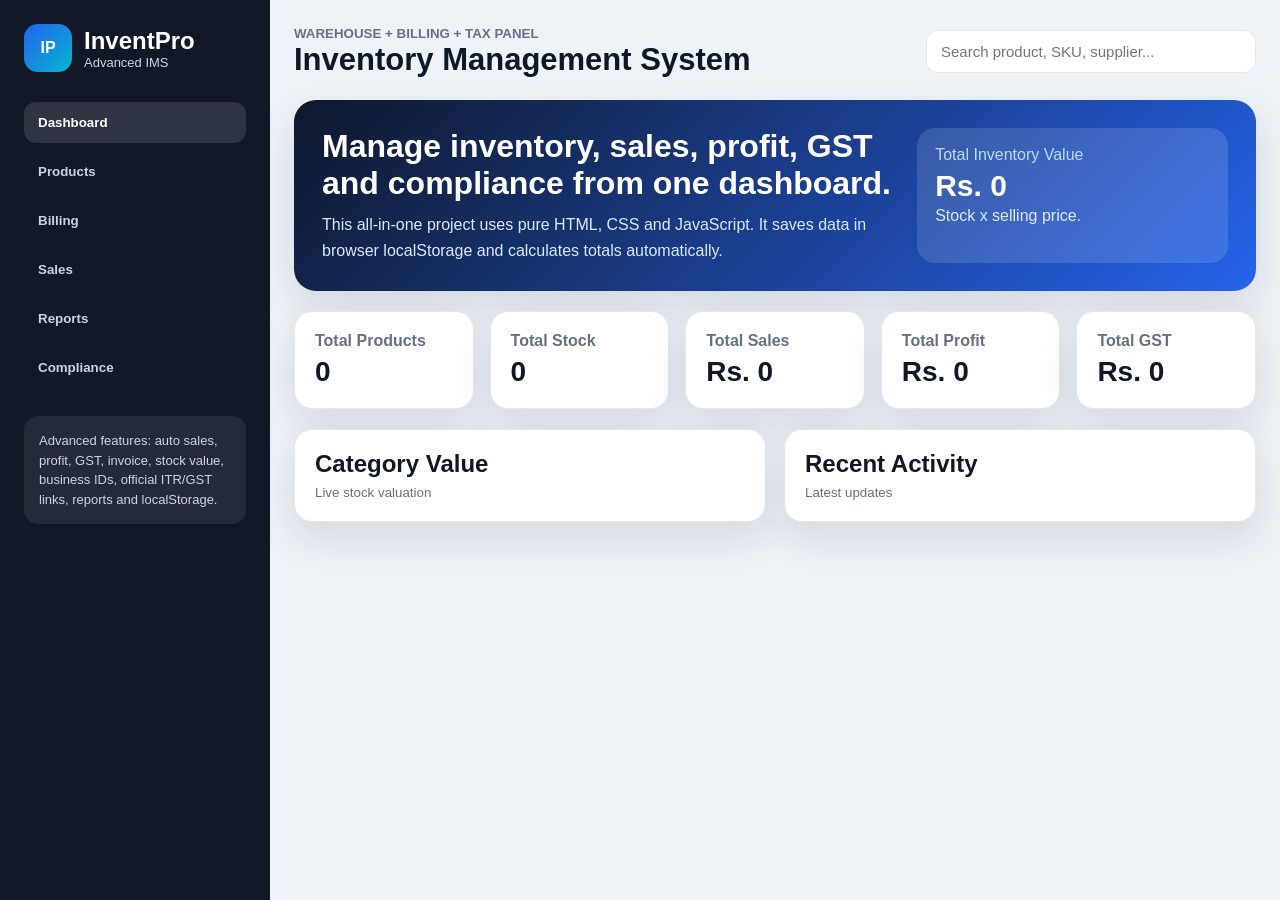
==== index.html @ 338baf76 "feat: Add main HTML5 application structure with responsive design"" ====
<!DOCTYPE html>
<html lang="en">
<head>
  <meta charset="UTF-8">
  <meta name="viewport" content="width=device-width, initial-scale=1.0">
  <title>Advanced Inventory Management System</title>

  <style>
    * { margin: 0; padding: 0; box-sizing: border-box; font-family: "Segoe UI", Arial, sans-serif; }

    :root {
      --bg: #eef3f8;
      --dark: #101828;
      --side: #111827;
      --card: #ffffff;
      --line: #e5e7eb;
      --muted: #667085;
      --blue: #2563eb;
      --cyan: #06b6d4;
      --green: #16a34a;
      --orange: #f97316;
      --red: #dc2626;
      --shadow: 0 16px 40px rgba(16,24,40,.12);
    }

    body { background: var(--bg); color: #1f2937; }

    .app {
      display: grid;
      grid-template-columns: 270px 1fr;
      min-height: 100vh;
    }

    .sidebar {
      background: var(--side);
      color: white;
      padding: 24px;
      position: sticky;
      top: 0;
      height: 100vh;
    }

    .logo {
      display: flex;
      gap: 12px;
      align-items: center;
      margin-bottom: 30px;
    }

    .logo-icon {
      width: 48px;
      height: 48px;
      border-radius: 14px;
      display: grid;
      place-items: center;
      background: linear-gradient(135deg,var(--blue),var(--cyan));
      font-weight: 900;
    }

    .logo p,
    .note {
      color: #cbd5e1;
      font-size: 13px;
    }

    .menu {
      display: grid;
      gap: 8px;
    }

    .menu button {
      border: 0;
      background: transparent;
      color: #cbd5e1;
      text-align: left;
      padding: 13px 14px;
      border-radius: 12px;
      font-weight: 800;
      cursor: pointer;
    }

    .menu button:hover,
    .menu button.active {
      background: rgba(255,255,255,.12);
      color: white;
    }

    .note {
      margin-top: 28px;
      background: rgba(255,255,255,.08);
      padding: 15px;
      border-radius: 14px;
      line-height: 1.5;
    }

    .main { padding: 24px; }

    .topbar {
      display: flex;
      justify-content: space-between;
      align-items: center;
      gap: 15px;
      margin-bottom: 22px;
      flex-wrap: wrap;
    }

    .title small {
      color: var(--muted);
      font-weight: 900;
      text-transform: uppercase;
    }

    .title h1 {
      font-size: 31px;
      color: var(--dark);
    }

    .search {
      width: 330px;
      padding: 12px 14px;
      border: 1px solid var(--line);
      border-radius: 12px;
      outline: 0;
    }

    .btn {
      border: 0;
      padding: 12px 16px;
      border-radius: 12px;
      background: var(--blue);
      color: white;
      font-weight: 900;
      cursor: pointer;
    }

    .btn:hover {
      filter: brightness(.96);
      transform: translateY(-1px);
    }

    .btn.dark { background: #334155; }
    .btn.green { background: var(--green); }
    .btn.red { background: var(--red); }

    .page { display: none; }
    .page.active { display: block; }

    .hero {
      display: grid;
      grid-template-columns: 1.3fr .7fr;
      gap: 18px;
      background: linear-gradient(135deg,#0f172a,#2563eb);
      color: white;
      border-radius: 22px;
      padding: 28px;
      box-shadow: var(--shadow);
      margin-bottom: 20px;
    }

    .hero h2 {
      font-size: 32px;
      margin-bottom: 10px;
    }

    .hero p {
      color: #dbeafe;
      line-height: 1.6;
    }

    .hero-box {
      background: rgba(255,255,255,.13);
      border-radius: 18px;
      padding: 18px;
    }

    .hero-box span { color: #bfdbfe; }

    .hero-box h3 {
      font-size: 30px;
      margin-top: 5px;
    }

    .stats {
      display: grid;
      grid-template-columns: repeat(5,1fr);
      gap: 16px;
      margin-bottom: 20px;
    }

    .card,
    .panel {
      background: var(--card);
      border: 1px solid var(--line);
      border-radius: 18px;
      box-shadow: var(--shadow);
    }

    .card { padding: 20px; }

    .card p {
      color: var(--muted);
      font-weight: 900;
      margin-bottom: 6px;
    }

    .card h2 {
      font-size: 28px;
      color: var(--dark);
    }

    .grid {
      display: grid;
      grid-template-columns: 390px 1fr;
      gap: 18px;
      align-items: start;
    }

    .panel {
      padding: 20px;
      margin-bottom: 18px;
    }

    .panel h2 {
      color: var(--dark);
      margin-bottom: 5px;
    }

    .panel small { color: var(--muted); }

    .form {
      display: grid;
      gap: 13px;
      margin-top: 16px;
    }

    .row {
      display: grid;
      grid-template-columns: 1fr 1fr;
      gap: 12px;
    }

    label {
      font-size: 13px;
      font-weight: 900;
      color: #344054;
      margin-bottom: 7px;
      display: block;
    }

    input,
    select {
      width: 100%;
      padding: 12px;
      border: 1px solid #d0d5dd;
      border-radius: 11px;
      outline: 0;
      font-size: 15px;
      background: white;
    }

    input:focus,
    select:focus {
      border-color: var(--blue);
      box-shadow: 0 0 0 4px rgba(37,99,235,.12);
    }

    .actions,
    .filters {
      display: flex;
      gap: 10px;
      flex-wrap: wrap;
    }

    .msg {
      color: var(--green);
      font-weight: 900;
      min-height: 22px;
    }

    .filters { margin: 16px 0; }

    .chip {
      border: 1px solid var(--line);
      background: white;
      padding: 9px 12px;
      border-radius: 999px;
      font-weight: 900;
      cursor: pointer;
    }

    .chip.active {
      background: var(--dark);
      color: white;
    }

    .table-wrap { overflow-x: auto; }

    table {
      width: 100%;
      min-width: 980px;
      border-collapse: collapse;
    }

    th,
    td {
      padding: 13px;
      border-bottom: 1px solid var(--line);
      text-align: left;
      font-size: 14px;
    }

    th {
      background: #f8fafc;
      color: #667085;
      text-transform: uppercase;
      font-size: 12px;
    }

    tbody tr:hover { background: #f8fafc; }

    .badge {
      padding: 6px 10px;
      border-radius: 999px;
      font-weight: 900;
      font-size: 12px;
      display: inline-block;
    }

    .available { background: #dcfce7; color: #15803d; }
    .low { background: #ffedd5; color: #c2410c; }
    .out { background: #fee2e2; color: #b91c1c; }

    .small {
      border: 0;
      padding: 8px 10px;
      border-radius: 9px;
      font-weight: 900;
      cursor: pointer;
    }

    .sell { background: #dcfce7; color: #15803d; }
    .edit { background: #dbeafe; color: #1d4ed8; }
    .del { background: #fee2e2; color: #b91c1c; }

    .bottom {
      display: grid;
      grid-template-columns: 1fr 1fr;
      gap: 18px;
    }

    .bar { margin: 14px 0; }

    .bar-title {
      display: flex;
      justify-content: space-between;
      font-weight: 900;
      font-size: 14px;
    }

    .track {
      height: 10px;
      background: #e5e7eb;
      border-radius: 99px;
      overflow: hidden;
      margin-top: 7px;
    }

    .fill {
      height: 100%;
      background: linear-gradient(90deg,var(--blue),var(--cyan));
    }

    .activity,
    .link-card {
      background: #f8fafc;
      border: 1px solid var(--line);
      padding: 13px;
      border-radius: 13px;
      margin-top: 10px;
    }

    .link-card a {
      color: var(--blue);
      font-weight: 900;
      text-decoration: none;
    }

    .invoice-box {
      background: white;
      color: #111827;
    }

    .invoice-head {
      display: flex;
      justify-content: space-between;
      gap: 12px;
      flex-wrap: wrap;
      margin: 10px 0 16px;
    }

    @media(max-width:1150px) {
      .app { grid-template-columns: 1fr; }
      .sidebar { height: auto; position: relative; }
      .menu { grid-template-columns: repeat(3,1fr); }
      .grid,
      .hero { grid-template-columns: 1fr; }
      .stats { grid-template-columns: repeat(2,1fr); }
    }

    @media(max-width:720px) {
      .stats,
      .bottom,
      .row { grid-template-columns: 1fr; }

      .search,
      .btn { width: 100%; }

      .topbar { align-items: stretch; }

      .menu { grid-template-columns: 1fr 1fr; }
    }

    @media print {
      body * { visibility: hidden; }

      #invoicePrint,
      #invoicePrint * {
        visibility: visible;
      }

      #invoicePrint {
        position: absolute;
        left: 0;
        top: 0;
        width: 100%;
        box-shadow: none;
        border: 0;
      }
    }
  </style>
</head>

<body>
<div class="app">
  <aside class="sidebar">
    <div class="logo">
      <div class="logo-icon">IP</div>
      <div>
        <h2>InventPro</h2>
        <p>Advanced IMS</p>
      </div>
    </div>

    <div class="menu">
      <button class="active" onclick="showPage('dashboard',this)">Dashboard</button>
      <button onclick="showPage('products',this)">Products</button>
      <button onclick="showPage('billing',this)">Billing</button>
      <button onclick="showPage('sales',this)">Sales</button>
      <button onclick="showPage('reports',this)">Reports</button>
      <button onclick="showPage('compliance',this)">Compliance</button>
    </div>

    <div class="note">
      Advanced features: auto sales, profit, GST, invoice, stock value, business IDs, official ITR/GST links, reports and localStorage.
    </div>
  </aside>

  <main class="main">
    <header class="topbar">
      <div class="title">
        <small>Warehouse + Billing + Tax Panel</small>
        <h1>Inventory Management System</h1>
      </div>

      <input class="search" id="globalSearch" placeholder="Search product, SKU, supplier..." oninput="renderProducts()">
    </header>

    <section id="dashboard" class="page active">
      <div class="hero">
        <div>
          <h2>Manage inventory, sales, profit, GST and compliance from one dashboard.</h2>
          <p>This all-in-one project uses pure HTML, CSS and JavaScript. It saves data in browser localStorage and calculates totals automatically.</p>
        </div>

        <div class="hero-box">
          <span>Total Inventory Value</span>
          <h3 id="inventoryValue">Rs. 0</h3>
          <p>Stock x selling price.</p>
        </div>
      </div>

      <div class="stats">
        <div class="card">
          <p>Total Products</p>
          <h2 id="totalProducts">0</h2>
        </div>

        <div class="card">
          <p>Total Stock</p>
          <h2 id="totalStock">0</h2>
        </div>

        <div class="card">
          <p>Total Sales</p>
          <h2 id="totalSales">Rs. 0</h2>
        </div>

        <div class="card">
          <p>Total Profit</p>
          <h2 id="totalProfit">Rs. 0</h2>
        </div>

        <div class="card">
          <p>Total GST</p>
          <h2 id="totalGST">Rs. 0</h2>
        </div>
      </div>

      <div class="bottom">
        <div class="panel">
          <h2>Category Value</h2>
          <small>Live stock valuation</small>
          <div id="categoryBars"></div>
        </div>

        <div class="panel">
          <h2>Recent Activity</h2>
          <small>Latest updates</small>
          <div id="activityList"></div>
        </div>
      </div>
    </section>

    <section id="products" class="page">
      <div class="grid">
        <div class="panel">
          <h2 id="formTitle">Add Product</h2>
          <small>Cost price enables auto profit calculation</small>

          <form class="form" id="productForm">
            <input type="hidden" id="editId">

            <div>
              <label>Product Name</label>
              <input id="pName" required placeholder="Dell Laptop">
            </div>

            <div class="row">
              <div>
                <label>SKU</label>
                <input id="pSku" required placeholder="LP-1001">
              </div>

              <div>
                <label>Category</label>
                <select id="pCategory" required>
                  <option value="">Select</option>
                  <option>Electronics</option>
                  <option>Furniture</option>
                  <option>Accessories</option>
                  <option>Office Items</option>
                  <option>Stationery</option>
                  <option>General</option>
                </select>
              </div>
            </div>

            <div class="row">
              <div>
                <label>Cost Price</label>
                <input id="pCost" type="number" min="1" required>
              </div>

              <div>
                <label>Selling Price</label>
                <input id="pPrice" type="number" min="1" required>
              </div>
            </div>

            <div class="row">
              <div>
                <label>Stock</label>
                <input id="pStock" type="number" min="0" required>
              </div>

              <div>
                <label>GST Rate (%)</label>
                <input id="pGst" type="number" min="0" value="18" required>
              </div>
            </div>

            <div>
              <label>Supplier</label>
              <input id="pSupplier" required placeholder="TechSource India">
            </div>

            <div class="actions">
              <button class="btn" type="submit" id="saveBtn">Save Product</button>
              <button class="btn dark" type="button" onclick="resetForm()">Clear</button>
            </div>

            <p class="msg" id="msg"></p>
          </form>
        </div>

        <div class="panel">
          <h2>Product Inventory</h2>
          <small>Search, filter, sell, edit and delete</small>

          <div class="filters">
            <button class="chip active" onclick="setFilter('All',this)">All</button>
            <button class="chip" onclick="setFilter('Available',this)">Available</button>
            <button class="chip" onclick="setFilter('Low Stock',this)">Low Stock</button>
            <button class="chip" onclick="setFilter('Out of Stock',this)">Out of Stock</button>
          </div>

          <div class="table-wrap">
            <table>
              <thead>
                <tr>
                  <th>Product</th>
                  <th>Category</th>
                  <th>Stock</th>
                  <th>Cost</th>
                  <th>Sell</th>
                  <th>GST</th>
                  <th>Value</th>
                  <th>Status</th>
                  <th>Action</th>
                </tr>
              </thead>
              <tbody id="productTable"></tbody>
            </table>
          </div>
        </div>
      </div>
    </section>

    <section id="billing" class="page">
      <div class="grid">
        <div class="panel">
          <h2>Customer Billing</h2>
          <small>Invoice calculates subtotal, GST, grand total and profit</small>

          <div class="form">
            <div>
              <label>Customer Name</label>
              <input id="cName" placeholder="Customer name">
            </div>

            <div>
              <label>Phone Number</label>
              <input id="cPhone" placeholder="9876543210">
            </div>

            <div>
              <label>Select Product</label>
              <select id="sellProduct"></select>
            </div>

            <div>
              <label>Quantity</label>
              <input type="number" id="sellQty" min="1" placeholder="1">
            </div>

            <button class="btn green" onclick="addToInvoice()">Add To Invoice</button>
          </div>
        </div>

        <div class="panel invoice-box" id="invoicePrint">
          <h2>Tax Invoice</h2>

          <div class="invoice-head">
            <p><b>Invoice:</b> <span id="invoiceNo"></span></p>
            <p><b>Date:</b> <span id="invoiceDate"></span></p>
            <p><b>Customer:</b> <span id="invoiceCustomer">-</span></p>
          </div>

          <div class="table-wrap">
            <table>
              <thead>
                <tr>
                  <th>Product</th>
                  <th>Qty</th>
                  <th>Rate</th>
                  <th>GST</th>
                  <th>Total</th>
                  <th>Profit</th>
                </tr>
              </thead>
              <tbody id="invoiceTable"></tbody>
            </table>
          </div>

          <h3>Subtotal: <span id="subTotal">Rs. 0</span></h3>
          <h3>GST Total: <span id="gstAmount">Rs. 0</span></h3>
          <h3>Profit: <span id="invoiceProfit">Rs. 0</span></h3>
          <h2>Grand Total: <span id="grandTotal">Rs. 0</span></h2>

          <br>

          <div class="actions">
            <button class="btn" onclick="completeSale()">Save & Print</button>
            <button class="btn dark" onclick="clearInvoice()">Clear</button>
          </div>
        </div>
      </div>
    </section>

    <section id="sales" class="page">
      <div class="panel">
        <h2>Sales History</h2>
        <small>Completed invoices with profit and GST</small>

        <div class="table-wrap">
          <table>
            <thead>
              <tr>
                <th>Invoice</th>
                <th>Customer</th>
                <th>Phone</th>
                <th>Sale</th>
                <th>GST</th>
                <th>Profit</th>
                <th>Date</th>
              </tr>
            </thead>
            <tbody id="salesTable"></tbody>
          </table>
        </div>
      </div>
    </section>

    <section id="reports" class="page">
      <div class="bottom">
        <div class="panel">
          <h2>Stock Report</h2>
          <div id="stockReport"></div>
        </div>

        <div class="panel">
          <h2>Business Summary</h2>
          <div id="summaryReport"></div>
        </div>
      </div>
    </section>

    <section id="compliance" class="page">
      <div class="grid">
        <div class="panel">
          <h2>Business Compliance Details</h2>
          <small>Use your real IDs only in your own browser/project file</small>

          <div class="form">
            <div>
              <label>Business / Firm Name</label>
              <input id="bizName" placeholder="Your business name">
            </div>

            <div class="row">
              <div>
                <label>License Number</label>
                <input id="licenseNo" placeholder="Trade/FSSAI/Shop license no.">
              </div>

              <div>
                <label>GSTIN</label>
                <input id="gstin" placeholder="22AAAAA0000A1Z5">
              </div>
            </div>

            <div class="row">
              <div>
                <label>TIN ID / Legacy Tax ID</label>
                <input id="tinId" placeholder="Optional / legacy">
              </div>

              <div>
                <label>PAN</label>
                <input id="panNo" placeholder="ABCDE1234F">
              </div>
            </div>

            <button class="btn" onclick="saveCompliance()">Save Compliance Details</button>
            <p class="msg" id="complianceMsg"></p>
          </div>
        </div>

        <div class="panel">
          <h2>Official Filing Links</h2>
          <small>Direct official government portals</small>

          <div class="link-card">
            <b>Income Tax ITR Filing Portal</b><br>
            <a href="https://www.incometax.gov.in/iec/foportal/" target="_blank">Open official Income Tax e-Filing portal</a>
          </div>

          <div class="link-card">
            <b>GST Portal</b><br>
            <a href="https://www.gst.gov.in/" target="_blank">Open official GST portal</a>
          </div>

          <div class="link-card">
            <b>Note:</b> This project calculates sales/profit/GST for learning. Verify tax filing details with a CA or official portal before submission.
          </div>
        </div>
      </div>
    </section>
  </main>
</div>

<script src="js/app.js"></script>
</body>
</html>
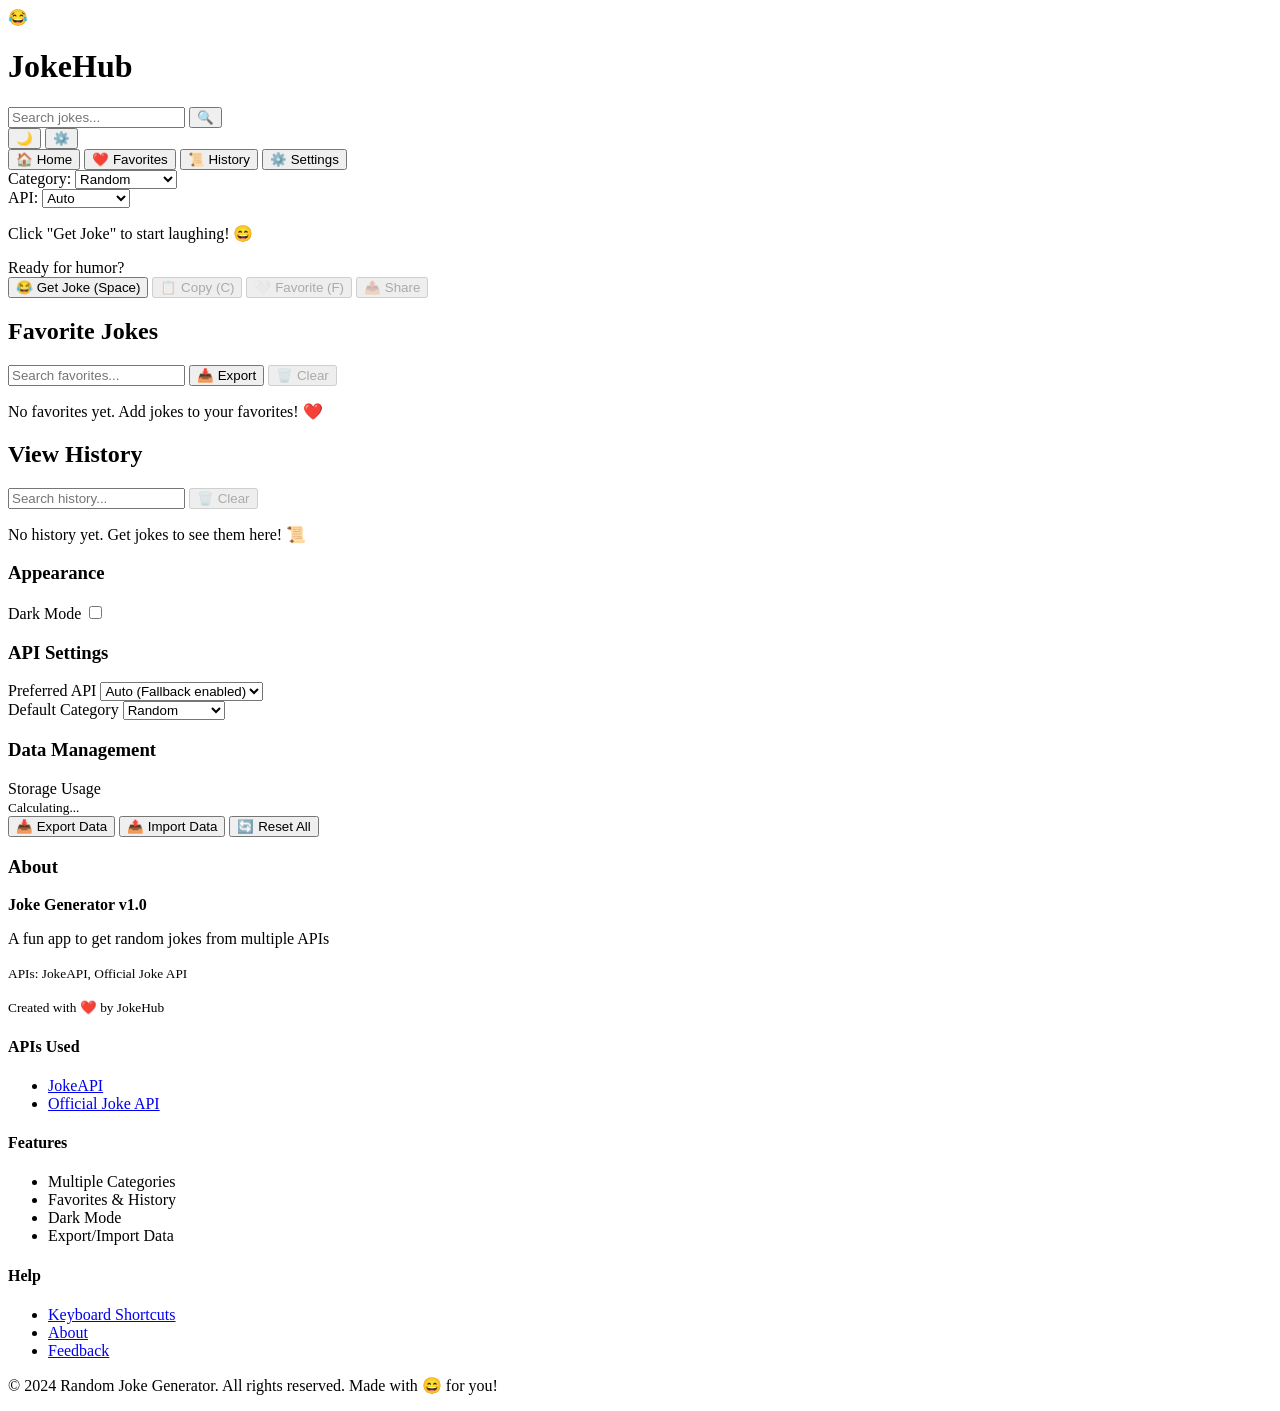
==== commit 77b79f8f: "feat: Add HTML5 structure with interactive UI and tab navigation"" ====
--- a/index.html
+++ b/index.html
@@ -3,812 +3,243 @@
 <head>
   <meta charset="UTF-8">
   <meta name="viewport" content="width=device-width, initial-scale=1.0">
-  <title>Advanced Inventory Management System</title>
-
-  <style>
-    * { margin: 0; padding: 0; box-sizing: border-box; font-family: "Segoe UI", Arial, sans-serif; }
-
-    :root {
-      --bg: #eef3f8;
-      --dark: #101828;
-      --side: #111827;
-      --card: #ffffff;
-      --line: #e5e7eb;
-      --muted: #667085;
-      --blue: #2563eb;
-      --cyan: #06b6d4;
-      --green: #16a34a;
-      --orange: #f97316;
-      --red: #dc2626;
-      --shadow: 0 16px 40px rgba(16,24,40,.12);
-    }
-
-    body { background: var(--bg); color: #1f2937; }
-
-    .app {
-      display: grid;
-      grid-template-columns: 270px 1fr;
-      min-height: 100vh;
-    }
-
-    .sidebar {
-      background: var(--side);
-      color: white;
-      padding: 24px;
-      position: sticky;
-      top: 0;
-      height: 100vh;
-    }
-
-    .logo {
-      display: flex;
-      gap: 12px;
-      align-items: center;
-      margin-bottom: 30px;
-    }
-
-    .logo-icon {
-      width: 48px;
-      height: 48px;
-      border-radius: 14px;
-      display: grid;
-      place-items: center;
-      background: linear-gradient(135deg,var(--blue),var(--cyan));
-      font-weight: 900;
-    }
-
-    .logo p,
-    .note {
-      color: #cbd5e1;
-      font-size: 13px;
-    }
-
-    .menu {
-      display: grid;
-      gap: 8px;
-    }
-
-    .menu button {
-      border: 0;
-      background: transparent;
-      color: #cbd5e1;
-      text-align: left;
-      padding: 13px 14px;
-      border-radius: 12px;
-      font-weight: 800;
-      cursor: pointer;
-    }
-
-    .menu button:hover,
-    .menu button.active {
-      background: rgba(255,255,255,.12);
-      color: white;
-    }
-
-    .note {
-      margin-top: 28px;
-      background: rgba(255,255,255,.08);
-      padding: 15px;
-      border-radius: 14px;
-      line-height: 1.5;
-    }
-
-    .main { padding: 24px; }
-
-    .topbar {
-      display: flex;
-      justify-content: space-between;
-      align-items: center;
-      gap: 15px;
-      margin-bottom: 22px;
-      flex-wrap: wrap;
-    }
-
-    .title small {
-      color: var(--muted);
-      font-weight: 900;
-      text-transform: uppercase;
-    }
-
-    .title h1 {
-      font-size: 31px;
-      color: var(--dark);
-    }
-
-    .search {
-      width: 330px;
-      padding: 12px 14px;
-      border: 1px solid var(--line);
-      border-radius: 12px;
-      outline: 0;
-    }
-
-    .btn {
-      border: 0;
-      padding: 12px 16px;
-      border-radius: 12px;
-      background: var(--blue);
-      color: white;
-      font-weight: 900;
-      cursor: pointer;
-    }
-
-    .btn:hover {
-      filter: brightness(.96);
-      transform: translateY(-1px);
-    }
-
-    .btn.dark { background: #334155; }
-    .btn.green { background: var(--green); }
-    .btn.red { background: var(--red); }
-
-    .page { display: none; }
-    .page.active { display: block; }
-
-    .hero {
-      display: grid;
-      grid-template-columns: 1.3fr .7fr;
-      gap: 18px;
-      background: linear-gradient(135deg,#0f172a,#2563eb);
-      color: white;
-      border-radius: 22px;
-      padding: 28px;
-      box-shadow: var(--shadow);
-      margin-bottom: 20px;
-    }
-
-    .hero h2 {
-      font-size: 32px;
-      margin-bottom: 10px;
-    }
-
-    .hero p {
-      color: #dbeafe;
-      line-height: 1.6;
-    }
-
-    .hero-box {
-      background: rgba(255,255,255,.13);
-      border-radius: 18px;
-      padding: 18px;
-    }
-
-    .hero-box span { color: #bfdbfe; }
-
-    .hero-box h3 {
-      font-size: 30px;
-      margin-top: 5px;
-    }
-
-    .stats {
-      display: grid;
-      grid-template-columns: repeat(5,1fr);
-      gap: 16px;
-      margin-bottom: 20px;
-    }
-
-    .card,
-    .panel {
-      background: var(--card);
-      border: 1px solid var(--line);
-      border-radius: 18px;
-      box-shadow: var(--shadow);
-    }
-
-    .card { padding: 20px; }
-
-    .card p {
-      color: var(--muted);
-      font-weight: 900;
-      margin-bottom: 6px;
-    }
-
-    .card h2 {
-      font-size: 28px;
-      color: var(--dark);
-    }
-
-    .grid {
-      display: grid;
-      grid-template-columns: 390px 1fr;
-      gap: 18px;
-      align-items: start;
-    }
-
-    .panel {
-      padding: 20px;
-      margin-bottom: 18px;
-    }
-
-    .panel h2 {
-      color: var(--dark);
-      margin-bottom: 5px;
-    }
-
-    .panel small { color: var(--muted); }
-
-    .form {
-      display: grid;
-      gap: 13px;
-      margin-top: 16px;
-    }
-
-    .row {
-      display: grid;
-      grid-template-columns: 1fr 1fr;
-      gap: 12px;
-    }
-
-    label {
-      font-size: 13px;
-      font-weight: 900;
-      color: #344054;
-      margin-bottom: 7px;
-      display: block;
-    }
-
-    input,
-    select {
-      width: 100%;
-      padding: 12px;
-      border: 1px solid #d0d5dd;
-      border-radius: 11px;
-      outline: 0;
-      font-size: 15px;
-      background: white;
-    }
-
-    input:focus,
-    select:focus {
-      border-color: var(--blue);
-      box-shadow: 0 0 0 4px rgba(37,99,235,.12);
-    }
-
-    .actions,
-    .filters {
-      display: flex;
-      gap: 10px;
-      flex-wrap: wrap;
-    }
-
-    .msg {
-      color: var(--green);
-      font-weight: 900;
-      min-height: 22px;
-    }
-
-    .filters { margin: 16px 0; }
-
-    .chip {
-      border: 1px solid var(--line);
-      background: white;
-      padding: 9px 12px;
-      border-radius: 999px;
-      font-weight: 900;
-      cursor: pointer;
-    }
-
-    .chip.active {
-      background: var(--dark);
-      color: white;
-    }
-
-    .table-wrap { overflow-x: auto; }
-
-    table {
-      width: 100%;
-      min-width: 980px;
-      border-collapse: collapse;
-    }
-
-    th,
-    td {
-      padding: 13px;
-      border-bottom: 1px solid var(--line);
-      text-align: left;
-      font-size: 14px;
-    }
-
-    th {
-      background: #f8fafc;
-      color: #667085;
-      text-transform: uppercase;
-      font-size: 12px;
-    }
-
-    tbody tr:hover { background: #f8fafc; }
-
-    .badge {
-      padding: 6px 10px;
-      border-radius: 999px;
-      font-weight: 900;
-      font-size: 12px;
-      display: inline-block;
-    }
-
-    .available { background: #dcfce7; color: #15803d; }
-    .low { background: #ffedd5; color: #c2410c; }
-    .out { background: #fee2e2; color: #b91c1c; }
-
-    .small {
-      border: 0;
-      padding: 8px 10px;
-      border-radius: 9px;
-      font-weight: 900;
-      cursor: pointer;
-    }
-
-    .sell { background: #dcfce7; color: #15803d; }
-    .edit { background: #dbeafe; color: #1d4ed8; }
-    .del { background: #fee2e2; color: #b91c1c; }
-
-    .bottom {
-      display: grid;
-      grid-template-columns: 1fr 1fr;
-      gap: 18px;
-    }
-
-    .bar { margin: 14px 0; }
-
-    .bar-title {
-      display: flex;
-      justify-content: space-between;
-      font-weight: 900;
-      font-size: 14px;
-    }
-
-    .track {
-      height: 10px;
-      background: #e5e7eb;
-      border-radius: 99px;
-      overflow: hidden;
-      margin-top: 7px;
-    }
-
-    .fill {
-      height: 100%;
-      background: linear-gradient(90deg,var(--blue),var(--cyan));
-    }
-
-    .activity,
-    .link-card {
-      background: #f8fafc;
-      border: 1px solid var(--line);
-      padding: 13px;
-      border-radius: 13px;
-      margin-top: 10px;
-    }
-
-    .link-card a {
-      color: var(--blue);
-      font-weight: 900;
-      text-decoration: none;
-    }
-
-    .invoice-box {
-      background: white;
-      color: #111827;
-    }
-
-    .invoice-head {
-      display: flex;
-      justify-content: space-between;
-      gap: 12px;
-      flex-wrap: wrap;
-      margin: 10px 0 16px;
-    }
-
-    @media(max-width:1150px) {
-      .app { grid-template-columns: 1fr; }
-      .sidebar { height: auto; position: relative; }
-      .menu { grid-template-columns: repeat(3,1fr); }
-      .grid,
-      .hero { grid-template-columns: 1fr; }
-      .stats { grid-template-columns: repeat(2,1fr); }
-    }
-
-    @media(max-width:720px) {
-      .stats,
-      .bottom,
-      .row { grid-template-columns: 1fr; }
-
-      .search,
-      .btn { width: 100%; }
-
-      .topbar { align-items: stretch; }
-
-      .menu { grid-template-columns: 1fr 1fr; }
-    }
-
-    @media print {
-      body * { visibility: hidden; }
-
-      #invoicePrint,
-      #invoicePrint * {
-        visibility: visible;
-      }
-
-      #invoicePrint {
-        position: absolute;
-        left: 0;
-        top: 0;
-        width: 100%;
-        box-shadow: none;
-        border: 0;
-      }
-    }
-  </style>
+  <meta name="description" content="Random Joke Generator - Get hilarious jokes from multiple APIs">
+  <title>Random Joke Generator</title>
+  <link rel="stylesheet" href="css/style.css">
 </head>
-
 <body>
-<div class="app">
-  <aside class="sidebar">
-    <div class="logo">
-      <div class="logo-icon">IP</div>
-      <div>
-        <h2>InventPro</h2>
-        <p>Advanced IMS</p>
+  <div class="container">
+    <!-- Header -->
+    <header class="header">
+      <div class="header-content">
+        <div class="logo">
+          <span class="logo-icon">😂</span>
+          <h1>JokeHub</h1>
+        </div>
+        <div class="header-controls">
+          <div class="search-box">
+            <input type="text" id="searchInput" placeholder="Search jokes..." class="search-input">
+            <button class="search-btn" onclick="searchJokes()">🔍</button>
+          </div>
+          <button class="theme-toggle" onclick="toggleTheme()" title="Toggle dark mode">🌙</button>
+          <button class="settings-btn" onclick="openSettings()" title="Settings">⚙️</button>
+        </div>
       </div>
-    </div>
-
-    <div class="menu">
-      <button class="active" onclick="showPage('dashboard',this)">Dashboard</button>
-      <button onclick="showPage('products',this)">Products</button>
-      <button onclick="showPage('billing',this)">Billing</button>
-      <button onclick="showPage('sales',this)">Sales</button>
-      <button onclick="showPage('reports',this)">Reports</button>
-      <button onclick="showPage('compliance',this)">Compliance</button>
-    </div>
-
-    <div class="note">
-      Advanced features: auto sales, profit, GST, invoice, stock value, business IDs, official ITR/GST links, reports and localStorage.
-    </div>
-  </aside>
-
-  <main class="main">
-    <header class="topbar">
-      <div class="title">
-        <small>Warehouse + Billing + Tax Panel</small>
-        <h1>Inventory Management System</h1>
+    </header>
+
+    <!-- Navigation Tabs -->
+    <nav class="nav-tabs">
+      <button class="nav-tab active" onclick="showTab('home', this)">🏠 Home</button>
+      <button class="nav-tab" onclick="showTab('favorites', this)">❤️ Favorites</button>
+      <button class="nav-tab" onclick="showTab('history', this)">📜 History</button>
+      <button class="nav-tab" onclick="showTab('settings', this)">⚙️ Settings</button>
+    </nav>
+
+    <!-- Main Content -->
+    <main class="main-content">
+      <!-- Home Tab -->
+      <section id="home" class="tab-content active">
+        <div class="joke-section">
+          <!-- Filters -->
+          <div class="filters">
+            <div class="filter-group">
+              <label for="categorySelect">Category:</label>
+              <select id="categorySelect" class="filter-select">
+                <option value="Any">Random</option>
+                <option value="General">General</option>
+                <option value="Programming">Programming</option>
+                <option value="Knock-knock">Knock-knock</option>
+                <option value="Dark">Dark</option>
+                <option value="Spooky">Spooky</option>
+                <option value="Religious">Religious</option>
+              </select>
+            </div>
+            <div class="filter-group">
+              <label for="apiSelect">API:</label>
+              <select id="apiSelect" class="filter-select">
+                <option value="auto">Auto</option>
+                <option value="jokeapi">JokeAPI</option>
+                <option value="official">Official API</option>
+              </select>
+            </div>
+          </div>
+
+          <!-- Joke Display Area -->
+          <div class="joke-display">
+            <div class="joke-card" id="jokeCard">
+              <div class="joke-content" id="jokeContent">
+                <p class="joke-text">Click "Get Joke" to start laughing! 😄</p>
+              </div>
+              <div class="joke-meta" id="jokeMeta">
+                <span class="meta-item">Ready for humor?</span>
+              </div>
+            </div>
+
+            <!-- Loading Spinner -->
+            <div class="loading-spinner" id="loadingSpinner" style="display: none;">
+              <div class="spinner"></div>
+              <p>Fetching joke...</p>
+            </div>
+          </div>
+
+          <!-- Action Buttons -->
+          <div class="action-buttons">
+            <button class="btn btn-primary" onclick="getJoke()" id="getJokeBtn">
+              <span>😂 Get Joke</span>
+              <span class="shortcut">(Space)</span>
+            </button>
+            <button class="btn btn-secondary" onclick="copyToClipboard()" id="copyBtn" disabled>
+              <span>📋 Copy</span>
+              <span class="shortcut">(C)</span>
+            </button>
+            <button class="btn btn-secondary" onclick="toggleFavorite()" id="favoriteBtn" disabled>
+              <span>🤍 Favorite</span>
+              <span class="shortcut">(F)</span>
+            </button>
+            <button class="btn btn-secondary" onclick="shareJoke()" id="shareBtn" disabled>
+              <span>📤 Share</span>
+            </button>
+          </div>
+
+          <!-- Notification -->
+          <div class="notification" id="notification"></div>
+        </div>
+      </section>
+
+      <!-- Favorites Tab -->
+      <section id="favorites" class="tab-content">
+        <div class="favorites-section">
+          <div class="section-header">
+            <h2>Favorite Jokes</h2>
+            <div class="section-controls">
+              <input type="text" id="favSearch" placeholder="Search favorites..." class="search-input small">
+              <button class="btn btn-small" onclick="exportFavorites()">📥 Export</button>
+              <button class="btn btn-danger btn-small" onclick="clearFavorites()" id="clearFavBtn" disabled>🗑️ Clear</button>
+            </div>
+          </div>
+          <div class="jokes-list" id="favoritesList">
+            <p class="empty-state">No favorites yet. Add jokes to your favorites! ❤️</p>
+          </div>
+        </div>
+      </section>
+
+      <!-- History Tab -->
+      <section id="history" class="tab-content">
+        <div class="history-section">
+          <div class="section-header">
+            <h2>View History</h2>
+            <div class="section-controls">
+              <input type="text" id="histSearch" placeholder="Search history..." class="search-input small">
+              <button class="btn btn-danger btn-small" onclick="clearHistory()" id="clearHistBtn" disabled>🗑️ Clear</button>
+            </div>
+          </div>
+          <div class="jokes-list" id="historyList">
+            <p class="empty-state">No history yet. Get jokes to see them here! 📜</p>
+          </div>
+        </div>
+      </section>
+
+      <!-- Settings Tab -->
+      <section id="settings" class="tab-content">
+        <div class="settings-section">
+          <div class="settings-group">
+            <h3>Appearance</h3>
+            <div class="setting-item">
+              <label for="themeToggle">Dark Mode</label>
+              <input type="checkbox" id="themeToggle" onchange="toggleTheme()" class="toggle-switch">
+            </div>
+          </div>
+
+          <div class="settings-group">
+            <h3>API Settings</h3>
+            <div class="setting-item">
+              <label>Preferred API</label>
+              <select id="preferredAPI" class="filter-select" onchange="saveSettings()">
+                <option value="auto">Auto (Fallback enabled)</option>
+                <option value="jokeapi">JokeAPI only</option>
+                <option value="official">Official API only</option>
+              </select>
+            </div>
+            <div class="setting-item">
+              <label>Default Category</label>
+              <select id="defaultCategory" class="filter-select" onchange="saveSettings()">
+                <option value="Any">Random</option>
+                <option value="General">General</option>
+                <option value="Programming">Programming</option>
+                <option value="Knock-knock">Knock-knock</option>
+              </select>
+            </div>
+          </div>
+
+          <div class="settings-group">
+            <h3>Data Management</h3>
+            <div class="setting-item">
+              <label>Storage Usage</label>
+              <div class="storage-bar">
+                <div class="storage-used" id="storageUsed"></div>
+              </div>
+              <small id="storageText">Calculating...</small>
+            </div>
+            <div class="button-group">
+              <button class="btn btn-secondary" onclick="exportData()">📥 Export Data</button>
+              <button class="btn btn-secondary" onclick="importData()">📤 Import Data</button>
+              <button class="btn btn-danger" onclick="resetAll()">🔄 Reset All</button>
+            </div>
+          </div>
+
+          <div class="settings-group">
+            <h3>About</h3>
+            <div class="about-info">
+              <p><strong>Joke Generator v1.0</strong></p>
+              <p>A fun app to get random jokes from multiple APIs</p>
+              <p><small>APIs: JokeAPI, Official Joke API</small></p>
+              <p><small>Created with ❤️ by JokeHub</small></p>
+            </div>
+          </div>
+        </div>
+      </section>
+    </main>
+
+    <!-- Footer -->
+    <footer class="footer">
+      <div class="footer-content">
+        <div class="footer-section">
+          <h4>APIs Used</h4>
+          <ul>
+            <li><a href="https://jokeapi.dev" target="_blank">JokeAPI</a></li>
+            <li><a href="https://official-joke-api.appspot.com" target="_blank">Official Joke API</a></li>
+          </ul>
+        </div>
+        <div class="footer-section">
+          <h4>Features</h4>
+          <ul>
+            <li>Multiple Categories</li>
+            <li>Favorites & History</li>
+            <li>Dark Mode</li>
+            <li>Export/Import Data</li>
+          </ul>
+        </div>
+        <div class="footer-section">
+          <h4>Help</h4>
+          <ul>
+            <li><a href="#" onclick="showHelp()">Keyboard Shortcuts</a></li>
+            <li><a href="#" onclick="showAbout()">About</a></li>
+            <li><a href="#" onclick="showFeedback()">Feedback</a></li>
+          </ul>
+        </div>
       </div>
-
-      <input class="search" id="globalSearch" placeholder="Search product, SKU, supplier..." oninput="renderProducts()">
-    </header>
-
-    <section id="dashboard" class="page active">
-      <div class="hero">
-        <div>
-          <h2>Manage inventory, sales, profit, GST and compliance from one dashboard.</h2>
-          <p>This all-in-one project uses pure HTML, CSS and JavaScript. It saves data in browser localStorage and calculates totals automatically.</p>
-        </div>
-
-        <div class="hero-box">
-          <span>Total Inventory Value</span>
-          <h3 id="inventoryValue">Rs. 0</h3>
-          <p>Stock x selling price.</p>
-        </div>
+      <div class="footer-bottom">
+        <p>&copy; 2024 Random Joke Generator. All rights reserved. Made with 😄 for you!</p>
       </div>
-
-      <div class="stats">
-        <div class="card">
-          <p>Total Products</p>
-          <h2 id="totalProducts">0</h2>
-        </div>
-
-        <div class="card">
-          <p>Total Stock</p>
-          <h2 id="totalStock">0</h2>
-        </div>
-
-        <div class="card">
-          <p>Total Sales</p>
-          <h2 id="totalSales">Rs. 0</h2>
-        </div>
-
-        <div class="card">
-          <p>Total Profit</p>
-          <h2 id="totalProfit">Rs. 0</h2>
-        </div>
-
-        <div class="card">
-          <p>Total GST</p>
-          <h2 id="totalGST">Rs. 0</h2>
-        </div>
-      </div>
-
-      <div class="bottom">
-        <div class="panel">
-          <h2>Category Value</h2>
-          <small>Live stock valuation</small>
-          <div id="categoryBars"></div>
-        </div>
-
-        <div class="panel">
-          <h2>Recent Activity</h2>
-          <small>Latest updates</small>
-          <div id="activityList"></div>
-        </div>
-      </div>
-    </section>
-
-    <section id="products" class="page">
-      <div class="grid">
-        <div class="panel">
-          <h2 id="formTitle">Add Product</h2>
-          <small>Cost price enables auto profit calculation</small>
-
-          <form class="form" id="productForm">
-            <input type="hidden" id="editId">
-
-            <div>
-              <label>Product Name</label>
-              <input id="pName" required placeholder="Dell Laptop">
-            </div>
-
-            <div class="row">
-              <div>
-                <label>SKU</label>
-                <input id="pSku" required placeholder="LP-1001">
-              </div>
-
-              <div>
-                <label>Category</label>
-                <select id="pCategory" required>
-                  <option value="">Select</option>
-                  <option>Electronics</option>
-                  <option>Furniture</option>
-                  <option>Accessories</option>
-                  <option>Office Items</option>
-                  <option>Stationery</option>
-                  <option>General</option>
-                </select>
-              </div>
-            </div>
-
-            <div class="row">
-              <div>
-                <label>Cost Price</label>
-                <input id="pCost" type="number" min="1" required>
-              </div>
-
-              <div>
-                <label>Selling Price</label>
-                <input id="pPrice" type="number" min="1" required>
-              </div>
-            </div>
-
-            <div class="row">
-              <div>
-                <label>Stock</label>
-                <input id="pStock" type="number" min="0" required>
-              </div>
-
-              <div>
-                <label>GST Rate (%)</label>
-                <input id="pGst" type="number" min="0" value="18" required>
-              </div>
-            </div>
-
-            <div>
-              <label>Supplier</label>
-              <input id="pSupplier" required placeholder="TechSource India">
-            </div>
-
-            <div class="actions">
-              <button class="btn" type="submit" id="saveBtn">Save Product</button>
-              <button class="btn dark" type="button" onclick="resetForm()">Clear</button>
-            </div>
-
-            <p class="msg" id="msg"></p>
-          </form>
-        </div>
-
-        <div class="panel">
-          <h2>Product Inventory</h2>
-          <small>Search, filter, sell, edit and delete</small>
-
-          <div class="filters">
-            <button class="chip active" onclick="setFilter('All',this)">All</button>
-            <button class="chip" onclick="setFilter('Available',this)">Available</button>
-            <button class="chip" onclick="setFilter('Low Stock',this)">Low Stock</button>
-            <button class="chip" onclick="setFilter('Out of Stock',this)">Out of Stock</button>
-          </div>
-
-          <div class="table-wrap">
-            <table>
-              <thead>
-                <tr>
-                  <th>Product</th>
-                  <th>Category</th>
-                  <th>Stock</th>
-                  <th>Cost</th>
-                  <th>Sell</th>
-                  <th>GST</th>
-                  <th>Value</th>
-                  <th>Status</th>
-                  <th>Action</th>
-                </tr>
-              </thead>
-              <tbody id="productTable"></tbody>
-            </table>
-          </div>
-        </div>
-      </div>
-    </section>
-
-    <section id="billing" class="page">
-      <div class="grid">
-        <div class="panel">
-          <h2>Customer Billing</h2>
-          <small>Invoice calculates subtotal, GST, grand total and profit</small>
-
-          <div class="form">
-            <div>
-              <label>Customer Name</label>
-              <input id="cName" placeholder="Customer name">
-            </div>
-
-            <div>
-              <label>Phone Number</label>
-              <input id="cPhone" placeholder="9876543210">
-            </div>
-
-            <div>
-              <label>Select Product</label>
-              <select id="sellProduct"></select>
-            </div>
-
-            <div>
-              <label>Quantity</label>
-              <input type="number" id="sellQty" min="1" placeholder="1">
-            </div>
-
-            <button class="btn green" onclick="addToInvoice()">Add To Invoice</button>
-          </div>
-        </div>
-
-        <div class="panel invoice-box" id="invoicePrint">
-          <h2>Tax Invoice</h2>
-
-          <div class="invoice-head">
-            <p><b>Invoice:</b> <span id="invoiceNo"></span></p>
-            <p><b>Date:</b> <span id="invoiceDate"></span></p>
-            <p><b>Customer:</b> <span id="invoiceCustomer">-</span></p>
-          </div>
-
-          <div class="table-wrap">
-            <table>
-              <thead>
-                <tr>
-                  <th>Product</th>
-                  <th>Qty</th>
-                  <th>Rate</th>
-                  <th>GST</th>
-                  <th>Total</th>
-                  <th>Profit</th>
-                </tr>
-              </thead>
-              <tbody id="invoiceTable"></tbody>
-            </table>
-          </div>
-
-          <h3>Subtotal: <span id="subTotal">Rs. 0</span></h3>
-          <h3>GST Total: <span id="gstAmount">Rs. 0</span></h3>
-          <h3>Profit: <span id="invoiceProfit">Rs. 0</span></h3>
-          <h2>Grand Total: <span id="grandTotal">Rs. 0</span></h2>
-
-          <br>
-
-          <div class="actions">
-            <button class="btn" onclick="completeSale()">Save & Print</button>
-            <button class="btn dark" onclick="clearInvoice()">Clear</button>
-          </div>
-        </div>
-      </div>
-    </section>
-
-    <section id="sales" class="page">
-      <div class="panel">
-        <h2>Sales History</h2>
-        <small>Completed invoices with profit and GST</small>
-
-        <div class="table-wrap">
-          <table>
-            <thead>
-              <tr>
-                <th>Invoice</th>
-                <th>Customer</th>
-                <th>Phone</th>
-                <th>Sale</th>
-                <th>GST</th>
-                <th>Profit</th>
-                <th>Date</th>
-              </tr>
-            </thead>
-            <tbody id="salesTable"></tbody>
-          </table>
-        </div>
-      </div>
-    </section>
-
-    <section id="reports" class="page">
-      <div class="bottom">
-        <div class="panel">
-          <h2>Stock Report</h2>
-          <div id="stockReport"></div>
-        </div>
-
-        <div class="panel">
-          <h2>Business Summary</h2>
-          <div id="summaryReport"></div>
-        </div>
-      </div>
-    </section>
-
-    <section id="compliance" class="page">
-      <div class="grid">
-        <div class="panel">
-          <h2>Business Compliance Details</h2>
-          <small>Use your real IDs only in your own browser/project file</small>
-
-          <div class="form">
-            <div>
-              <label>Business / Firm Name</label>
-              <input id="bizName" placeholder="Your business name">
-            </div>
-
-            <div class="row">
-              <div>
-                <label>License Number</label>
-                <input id="licenseNo" placeholder="Trade/FSSAI/Shop license no.">
-              </div>
-
-              <div>
-                <label>GSTIN</label>
-                <input id="gstin" placeholder="22AAAAA0000A1Z5">
-              </div>
-            </div>
-
-            <div class="row">
-              <div>
-                <label>TIN ID / Legacy Tax ID</label>
-                <input id="tinId" placeholder="Optional / legacy">
-              </div>
-
-              <div>
-                <label>PAN</label>
-                <input id="panNo" placeholder="ABCDE1234F">
-              </div>
-            </div>
-
-            <button class="btn" onclick="saveCompliance()">Save Compliance Details</button>
-            <p class="msg" id="complianceMsg"></p>
-          </div>
-        </div>
-
-        <div class="panel">
-          <h2>Official Filing Links</h2>
-          <small>Direct official government portals</small>
-
-          <div class="link-card">
-            <b>Income Tax ITR Filing Portal</b><br>
-            <a href="https://www.incometax.gov.in/iec/foportal/" target="_blank">Open official Income Tax e-Filing portal</a>
-          </div>
-
-          <div class="link-card">
-            <b>GST Portal</b><br>
-            <a href="https://www.gst.gov.in/" target="_blank">Open official GST portal</a>
-          </div>
-
-          <div class="link-card">
-            <b>Note:</b> This project calculates sales/profit/GST for learning. Verify tax filing details with a CA or official portal before submission.
-          </div>
-        </div>
-      </div>
-    </section>
-  </main>
-</div>
-
-<script src="js/app.js"></script>
+    </footer>
+  </div>
+
+  <!-- Hidden file input for import -->
+  <input type="file" id="importFile" accept=".json" style="display: none;" onchange="handleImport(event)">
+
+  <!-- Scripts -->
+  <script src="js/api.js"></script>
+  <script src="js/utils.js"></script>
+  <script src="js/app.js"></script>
 </body>
 </html>
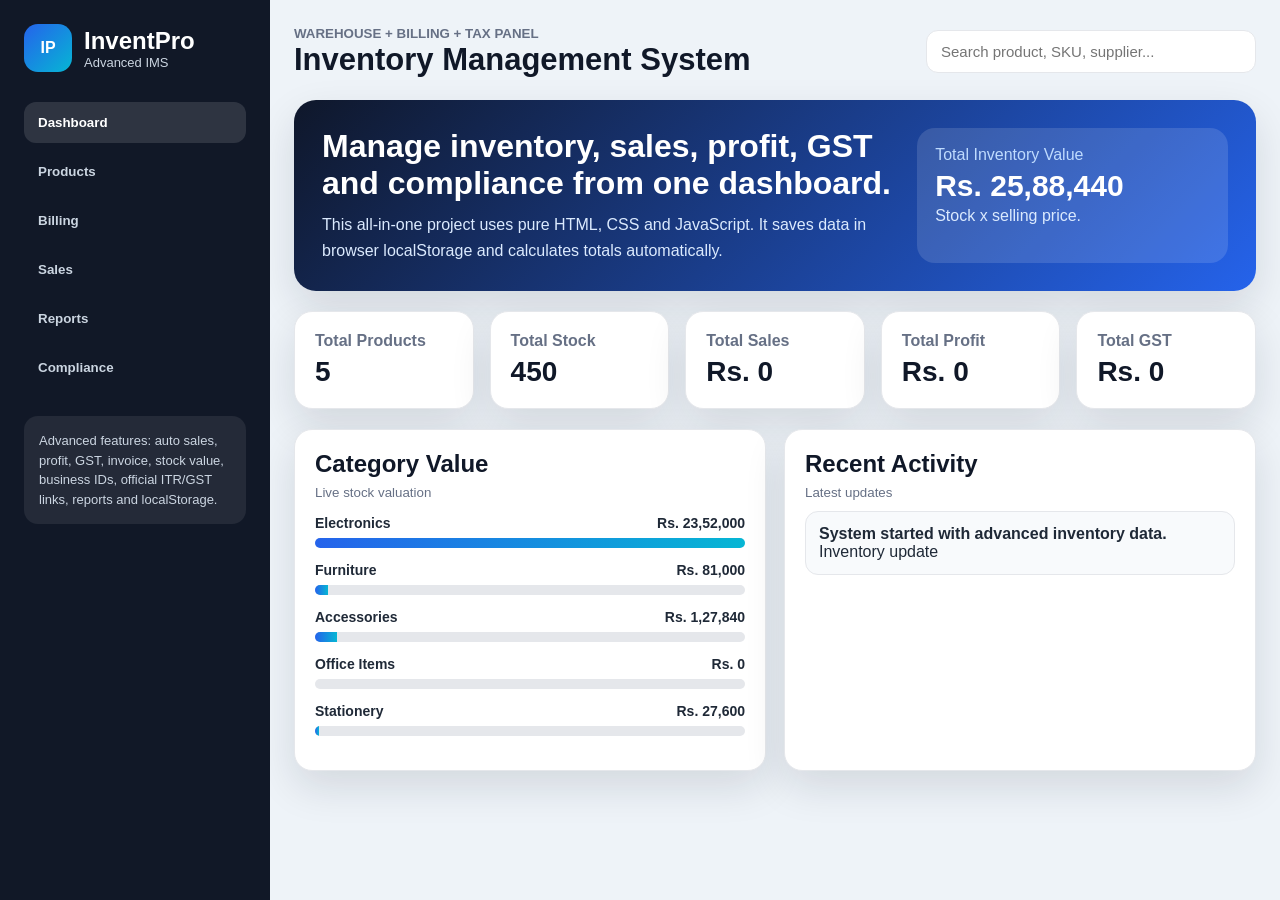
==== commit 57660404: "Merge 797a0d3fa4b846aca76f004b99340a1ba0cff0f4 into 3372572e4d9b4ea358f36bdcbb6dca5c11078227" ====
--- a/index.html
+++ b/index.html
@@ -3,243 +3,812 @@
 <head>
   <meta charset="UTF-8">
   <meta name="viewport" content="width=device-width, initial-scale=1.0">
-  <meta name="description" content="Random Joke Generator - Get hilarious jokes from multiple APIs">
-  <title>Random Joke Generator</title>
-  <link rel="stylesheet" href="css/style.css">
+  <title>Advanced Inventory Management System</title>
+
+  <style>
+    * { margin: 0; padding: 0; box-sizing: border-box; font-family: "Segoe UI", Arial, sans-serif; }
+
+    :root {
+      --bg: #eef3f8;
+      --dark: #101828;
+      --side: #111827;
+      --card: #ffffff;
+      --line: #e5e7eb;
+      --muted: #667085;
+      --blue: #2563eb;
+      --cyan: #06b6d4;
+      --green: #16a34a;
+      --orange: #f97316;
+      --red: #dc2626;
+      --shadow: 0 16px 40px rgba(16,24,40,.12);
+    }
+
+    body { background: var(--bg); color: #1f2937; }
+
+    .app {
+      display: grid;
+      grid-template-columns: 270px 1fr;
+      min-height: 100vh;
+    }
+
+    .sidebar {
+      background: var(--side);
+      color: white;
+      padding: 24px;
+      position: sticky;
+      top: 0;
+      height: 100vh;
+    }
+
+    .logo {
+      display: flex;
+      gap: 12px;
+      align-items: center;
+      margin-bottom: 30px;
+    }
+
+    .logo-icon {
+      width: 48px;
+      height: 48px;
+      border-radius: 14px;
+      display: grid;
+      place-items: center;
+      background: linear-gradient(135deg,var(--blue),var(--cyan));
+      font-weight: 900;
+    }
+
+    .logo p,
+    .note {
+      color: #cbd5e1;
+      font-size: 13px;
+    }
+
+    .menu {
+      display: grid;
+      gap: 8px;
+    }
+
+    .menu button {
+      border: 0;
+      background: transparent;
+      color: #cbd5e1;
+      text-align: left;
+      padding: 13px 14px;
+      border-radius: 12px;
+      font-weight: 800;
+      cursor: pointer;
+    }
+
+    .menu button:hover,
+    .menu button.active {
+      background: rgba(255,255,255,.12);
+      color: white;
+    }
+
+    .note {
+      margin-top: 28px;
+      background: rgba(255,255,255,.08);
+      padding: 15px;
+      border-radius: 14px;
+      line-height: 1.5;
+    }
+
+    .main { padding: 24px; }
+
+    .topbar {
+      display: flex;
+      justify-content: space-between;
+      align-items: center;
+      gap: 15px;
+      margin-bottom: 22px;
+      flex-wrap: wrap;
+    }
+
+    .title small {
+      color: var(--muted);
+      font-weight: 900;
+      text-transform: uppercase;
+    }
+
+    .title h1 {
+      font-size: 31px;
+      color: var(--dark);
+    }
+
+    .search {
+      width: 330px;
+      padding: 12px 14px;
+      border: 1px solid var(--line);
+      border-radius: 12px;
+      outline: 0;
+    }
+
+    .btn {
+      border: 0;
+      padding: 12px 16px;
+      border-radius: 12px;
+      background: var(--blue);
+      color: white;
+      font-weight: 900;
+      cursor: pointer;
+    }
+
+    .btn:hover {
+      filter: brightness(.96);
+      transform: translateY(-1px);
+    }
+
+    .btn.dark { background: #334155; }
+    .btn.green { background: var(--green); }
+    .btn.red { background: var(--red); }
+
+    .page { display: none; }
+    .page.active { display: block; }
+
+    .hero {
+      display: grid;
+      grid-template-columns: 1.3fr .7fr;
+      gap: 18px;
+      background: linear-gradient(135deg,#0f172a,#2563eb);
+      color: white;
+      border-radius: 22px;
+      padding: 28px;
+      box-shadow: var(--shadow);
+      margin-bottom: 20px;
+    }
+
+    .hero h2 {
+      font-size: 32px;
+      margin-bottom: 10px;
+    }
+
+    .hero p {
+      color: #dbeafe;
+      line-height: 1.6;
+    }
+
+    .hero-box {
+      background: rgba(255,255,255,.13);
+      border-radius: 18px;
+      padding: 18px;
+    }
+
+    .hero-box span { color: #bfdbfe; }
+
+    .hero-box h3 {
+      font-size: 30px;
+      margin-top: 5px;
+    }
+
+    .stats {
+      display: grid;
+      grid-template-columns: repeat(5,1fr);
+      gap: 16px;
+      margin-bottom: 20px;
+    }
+
+    .card,
+    .panel {
+      background: var(--card);
+      border: 1px solid var(--line);
+      border-radius: 18px;
+      box-shadow: var(--shadow);
+    }
+
+    .card { padding: 20px; }
+
+    .card p {
+      color: var(--muted);
+      font-weight: 900;
+      margin-bottom: 6px;
+    }
+
+    .card h2 {
+      font-size: 28px;
+      color: var(--dark);
+    }
+
+    .grid {
+      display: grid;
+      grid-template-columns: 390px 1fr;
+      gap: 18px;
+      align-items: start;
+    }
+
+    .panel {
+      padding: 20px;
+      margin-bottom: 18px;
+    }
+
+    .panel h2 {
+      color: var(--dark);
+      margin-bottom: 5px;
+    }
+
+    .panel small { color: var(--muted); }
+
+    .form {
+      display: grid;
+      gap: 13px;
+      margin-top: 16px;
+    }
+
+    .row {
+      display: grid;
+      grid-template-columns: 1fr 1fr;
+      gap: 12px;
+    }
+
+    label {
+      font-size: 13px;
+      font-weight: 900;
+      color: #344054;
+      margin-bottom: 7px;
+      display: block;
+    }
+
+    input,
+    select {
+      width: 100%;
+      padding: 12px;
+      border: 1px solid #d0d5dd;
+      border-radius: 11px;
+      outline: 0;
+      font-size: 15px;
+      background: white;
+    }
+
+    input:focus,
+    select:focus {
+      border-color: var(--blue);
+      box-shadow: 0 0 0 4px rgba(37,99,235,.12);
+    }
+
+    .actions,
+    .filters {
+      display: flex;
+      gap: 10px;
+      flex-wrap: wrap;
+    }
+
+    .msg {
+      color: var(--green);
+      font-weight: 900;
+      min-height: 22px;
+    }
+
+    .filters { margin: 16px 0; }
+
+    .chip {
+      border: 1px solid var(--line);
+      background: white;
+      padding: 9px 12px;
+      border-radius: 999px;
+      font-weight: 900;
+      cursor: pointer;
+    }
+
+    .chip.active {
+      background: var(--dark);
+      color: white;
+    }
+
+    .table-wrap { overflow-x: auto; }
+
+    table {
+      width: 100%;
+      min-width: 980px;
+      border-collapse: collapse;
+    }
+
+    th,
+    td {
+      padding: 13px;
+      border-bottom: 1px solid var(--line);
+      text-align: left;
+      font-size: 14px;
+    }
+
+    th {
+      background: #f8fafc;
+      color: #667085;
+      text-transform: uppercase;
+      font-size: 12px;
+    }
+
+    tbody tr:hover { background: #f8fafc; }
+
+    .badge {
+      padding: 6px 10px;
+      border-radius: 999px;
+      font-weight: 900;
+      font-size: 12px;
+      display: inline-block;
+    }
+
+    .available { background: #dcfce7; color: #15803d; }
+    .low { background: #ffedd5; color: #c2410c; }
+    .out { background: #fee2e2; color: #b91c1c; }
+
+    .small {
+      border: 0;
+      padding: 8px 10px;
+      border-radius: 9px;
+      font-weight: 900;
+      cursor: pointer;
+    }
+
+    .sell { background: #dcfce7; color: #15803d; }
+    .edit { background: #dbeafe; color: #1d4ed8; }
+    .del { background: #fee2e2; color: #b91c1c; }
+
+    .bottom {
+      display: grid;
+      grid-template-columns: 1fr 1fr;
+      gap: 18px;
+    }
+
+    .bar { margin: 14px 0; }
+
+    .bar-title {
+      display: flex;
+      justify-content: space-between;
+      font-weight: 900;
+      font-size: 14px;
+    }
+
+    .track {
+      height: 10px;
+      background: #e5e7eb;
+      border-radius: 99px;
+      overflow: hidden;
+      margin-top: 7px;
+    }
+
+    .fill {
+      height: 100%;
+      background: linear-gradient(90deg,var(--blue),var(--cyan));
+    }
+
+    .activity,
+    .link-card {
+      background: #f8fafc;
+      border: 1px solid var(--line);
+      padding: 13px;
+      border-radius: 13px;
+      margin-top: 10px;
+    }
+
+    .link-card a {
+      color: var(--blue);
+      font-weight: 900;
+      text-decoration: none;
+    }
+
+    .invoice-box {
+      background: white;
+      color: #111827;
+    }
+
+    .invoice-head {
+      display: flex;
+      justify-content: space-between;
+      gap: 12px;
+      flex-wrap: wrap;
+      margin: 10px 0 16px;
+    }
+
+    @media(max-width:1150px) {
+      .app { grid-template-columns: 1fr; }
+      .sidebar { height: auto; position: relative; }
+      .menu { grid-template-columns: repeat(3,1fr); }
+      .grid,
+      .hero { grid-template-columns: 1fr; }
+      .stats { grid-template-columns: repeat(2,1fr); }
+    }
+
+    @media(max-width:720px) {
+      .stats,
+      .bottom,
+      .row { grid-template-columns: 1fr; }
+
+      .search,
+      .btn { width: 100%; }
+
+      .topbar { align-items: stretch; }
+
+      .menu { grid-template-columns: 1fr 1fr; }
+    }
+
+    @media print {
+      body * { visibility: hidden; }
+
+      #invoicePrint,
+      #invoicePrint * {
+        visibility: visible;
+      }
+
+      #invoicePrint {
+        position: absolute;
+        left: 0;
+        top: 0;
+        width: 100%;
+        box-shadow: none;
+        border: 0;
+      }
+    }
+  </style>
 </head>
+
 <body>
-  <div class="container">
-    <!-- Header -->
-    <header class="header">
-      <div class="header-content">
-        <div class="logo">
-          <span class="logo-icon">😂</span>
-          <h1>JokeHub</h1>
-        </div>
-        <div class="header-controls">
-          <div class="search-box">
-            <input type="text" id="searchInput" placeholder="Search jokes..." class="search-input">
-            <button class="search-btn" onclick="searchJokes()">🔍</button>
-          </div>
-          <button class="theme-toggle" onclick="toggleTheme()" title="Toggle dark mode">🌙</button>
-          <button class="settings-btn" onclick="openSettings()" title="Settings">⚙️</button>
-        </div>
-      </div>
+<div class="app">
+  <aside class="sidebar">
+    <div class="logo">
+      <div class="logo-icon">IP</div>
+      <div>
+        <h2>InventPro</h2>
+        <p>Advanced IMS</p>
+      </div>
+    </div>
+
+    <div class="menu">
+      <button class="active" onclick="showPage('dashboard',this)">Dashboard</button>
+      <button onclick="showPage('products',this)">Products</button>
+      <button onclick="showPage('billing',this)">Billing</button>
+      <button onclick="showPage('sales',this)">Sales</button>
+      <button onclick="showPage('reports',this)">Reports</button>
+      <button onclick="showPage('compliance',this)">Compliance</button>
+    </div>
+
+    <div class="note">
+      Advanced features: auto sales, profit, GST, invoice, stock value, business IDs, official ITR/GST links, reports and localStorage.
+    </div>
+  </aside>
+
+  <main class="main">
+    <header class="topbar">
+      <div class="title">
+        <small>Warehouse + Billing + Tax Panel</small>
+        <h1>Inventory Management System</h1>
+      </div>
+
+      <input class="search" id="globalSearch" placeholder="Search product, SKU, supplier..." oninput="renderProducts()">
     </header>
 
-    <!-- Navigation Tabs -->
-    <nav class="nav-tabs">
-      <button class="nav-tab active" onclick="showTab('home', this)">🏠 Home</button>
-      <button class="nav-tab" onclick="showTab('favorites', this)">❤️ Favorites</button>
-      <button class="nav-tab" onclick="showTab('history', this)">📜 History</button>
-      <button class="nav-tab" onclick="showTab('settings', this)">⚙️ Settings</button>
-    </nav>
-
-    <!-- Main Content -->
-    <main class="main-content">
-      <!-- Home Tab -->
-      <section id="home" class="tab-content active">
-        <div class="joke-section">
-          <!-- Filters -->
+    <section id="dashboard" class="page active">
+      <div class="hero">
+        <div>
+          <h2>Manage inventory, sales, profit, GST and compliance from one dashboard.</h2>
+          <p>This all-in-one project uses pure HTML, CSS and JavaScript. It saves data in browser localStorage and calculates totals automatically.</p>
+        </div>
+
+        <div class="hero-box">
+          <span>Total Inventory Value</span>
+          <h3 id="inventoryValue">Rs. 0</h3>
+          <p>Stock x selling price.</p>
+        </div>
+      </div>
+
+      <div class="stats">
+        <div class="card">
+          <p>Total Products</p>
+          <h2 id="totalProducts">0</h2>
+        </div>
+
+        <div class="card">
+          <p>Total Stock</p>
+          <h2 id="totalStock">0</h2>
+        </div>
+
+        <div class="card">
+          <p>Total Sales</p>
+          <h2 id="totalSales">Rs. 0</h2>
+        </div>
+
+        <div class="card">
+          <p>Total Profit</p>
+          <h2 id="totalProfit">Rs. 0</h2>
+        </div>
+
+        <div class="card">
+          <p>Total GST</p>
+          <h2 id="totalGST">Rs. 0</h2>
+        </div>
+      </div>
+
+      <div class="bottom">
+        <div class="panel">
+          <h2>Category Value</h2>
+          <small>Live stock valuation</small>
+          <div id="categoryBars"></div>
+        </div>
+
+        <div class="panel">
+          <h2>Recent Activity</h2>
+          <small>Latest updates</small>
+          <div id="activityList"></div>
+        </div>
+      </div>
+    </section>
+
+    <section id="products" class="page">
+      <div class="grid">
+        <div class="panel">
+          <h2 id="formTitle">Add Product</h2>
+          <small>Cost price enables auto profit calculation</small>
+
+          <form class="form" id="productForm">
+            <input type="hidden" id="editId">
+
+            <div>
+              <label>Product Name</label>
+              <input id="pName" required placeholder="Dell Laptop">
+            </div>
+
+            <div class="row">
+              <div>
+                <label>SKU</label>
+                <input id="pSku" required placeholder="LP-1001">
+              </div>
+
+              <div>
+                <label>Category</label>
+                <select id="pCategory" required>
+                  <option value="">Select</option>
+                  <option>Electronics</option>
+                  <option>Furniture</option>
+                  <option>Accessories</option>
+                  <option>Office Items</option>
+                  <option>Stationery</option>
+                  <option>General</option>
+                </select>
+              </div>
+            </div>
+
+            <div class="row">
+              <div>
+                <label>Cost Price</label>
+                <input id="pCost" type="number" min="1" required>
+              </div>
+
+              <div>
+                <label>Selling Price</label>
+                <input id="pPrice" type="number" min="1" required>
+              </div>
+            </div>
+
+            <div class="row">
+              <div>
+                <label>Stock</label>
+                <input id="pStock" type="number" min="0" required>
+              </div>
+
+              <div>
+                <label>GST Rate (%)</label>
+                <input id="pGst" type="number" min="0" value="18" required>
+              </div>
+            </div>
+
+            <div>
+              <label>Supplier</label>
+              <input id="pSupplier" required placeholder="TechSource India">
+            </div>
+
+            <div class="actions">
+              <button class="btn" type="submit" id="saveBtn">Save Product</button>
+              <button class="btn dark" type="button" onclick="resetForm()">Clear</button>
+            </div>
+
+            <p class="msg" id="msg"></p>
+          </form>
+        </div>
+
+        <div class="panel">
+          <h2>Product Inventory</h2>
+          <small>Search, filter, sell, edit and delete</small>
+
           <div class="filters">
-            <div class="filter-group">
-              <label for="categorySelect">Category:</label>
-              <select id="categorySelect" class="filter-select">
-                <option value="Any">Random</option>
-                <option value="General">General</option>
-                <option value="Programming">Programming</option>
-                <option value="Knock-knock">Knock-knock</option>
-                <option value="Dark">Dark</option>
-                <option value="Spooky">Spooky</option>
-                <option value="Religious">Religious</option>
-              </select>
-            </div>
-            <div class="filter-group">
-              <label for="apiSelect">API:</label>
-              <select id="apiSelect" class="filter-select">
-                <option value="auto">Auto</option>
-                <option value="jokeapi">JokeAPI</option>
-                <option value="official">Official API</option>
-              </select>
-            </div>
-          </div>
-
-          <!-- Joke Display Area -->
-          <div class="joke-display">
-            <div class="joke-card" id="jokeCard">
-              <div class="joke-content" id="jokeContent">
-                <p class="joke-text">Click "Get Joke" to start laughing! 😄</p>
-              </div>
-              <div class="joke-meta" id="jokeMeta">
-                <span class="meta-item">Ready for humor?</span>
-              </div>
-            </div>
-
-            <!-- Loading Spinner -->
-            <div class="loading-spinner" id="loadingSpinner" style="display: none;">
-              <div class="spinner"></div>
-              <p>Fetching joke...</p>
-            </div>
-          </div>
-
-          <!-- Action Buttons -->
-          <div class="action-buttons">
-            <button class="btn btn-primary" onclick="getJoke()" id="getJokeBtn">
-              <span>😂 Get Joke</span>
-              <span class="shortcut">(Space)</span>
-            </button>
-            <button class="btn btn-secondary" onclick="copyToClipboard()" id="copyBtn" disabled>
-              <span>📋 Copy</span>
-              <span class="shortcut">(C)</span>
-            </button>
-            <button class="btn btn-secondary" onclick="toggleFavorite()" id="favoriteBtn" disabled>
-              <span>🤍 Favorite</span>
-              <span class="shortcut">(F)</span>
-            </button>
-            <button class="btn btn-secondary" onclick="shareJoke()" id="shareBtn" disabled>
-              <span>📤 Share</span>
-            </button>
-          </div>
-
-          <!-- Notification -->
-          <div class="notification" id="notification"></div>
-        </div>
-      </section>
-
-      <!-- Favorites Tab -->
-      <section id="favorites" class="tab-content">
-        <div class="favorites-section">
-          <div class="section-header">
-            <h2>Favorite Jokes</h2>
-            <div class="section-controls">
-              <input type="text" id="favSearch" placeholder="Search favorites..." class="search-input small">
-              <button class="btn btn-small" onclick="exportFavorites()">📥 Export</button>
-              <button class="btn btn-danger btn-small" onclick="clearFavorites()" id="clearFavBtn" disabled>🗑️ Clear</button>
-            </div>
-          </div>
-          <div class="jokes-list" id="favoritesList">
-            <p class="empty-state">No favorites yet. Add jokes to your favorites! ❤️</p>
-          </div>
-        </div>
-      </section>
-
-      <!-- History Tab -->
-      <section id="history" class="tab-content">
-        <div class="history-section">
-          <div class="section-header">
-            <h2>View History</h2>
-            <div class="section-controls">
-              <input type="text" id="histSearch" placeholder="Search history..." class="search-input small">
-              <button class="btn btn-danger btn-small" onclick="clearHistory()" id="clearHistBtn" disabled>🗑️ Clear</button>
-            </div>
-          </div>
-          <div class="jokes-list" id="historyList">
-            <p class="empty-state">No history yet. Get jokes to see them here! 📜</p>
-          </div>
-        </div>
-      </section>
-
-      <!-- Settings Tab -->
-      <section id="settings" class="tab-content">
-        <div class="settings-section">
-          <div class="settings-group">
-            <h3>Appearance</h3>
-            <div class="setting-item">
-              <label for="themeToggle">Dark Mode</label>
-              <input type="checkbox" id="themeToggle" onchange="toggleTheme()" class="toggle-switch">
-            </div>
-          </div>
-
-          <div class="settings-group">
-            <h3>API Settings</h3>
-            <div class="setting-item">
-              <label>Preferred API</label>
-              <select id="preferredAPI" class="filter-select" onchange="saveSettings()">
-                <option value="auto">Auto (Fallback enabled)</option>
-                <option value="jokeapi">JokeAPI only</option>
-                <option value="official">Official API only</option>
-              </select>
-            </div>
-            <div class="setting-item">
-              <label>Default Category</label>
-              <select id="defaultCategory" class="filter-select" onchange="saveSettings()">
-                <option value="Any">Random</option>
-                <option value="General">General</option>
-                <option value="Programming">Programming</option>
-                <option value="Knock-knock">Knock-knock</option>
-              </select>
-            </div>
-          </div>
-
-          <div class="settings-group">
-            <h3>Data Management</h3>
-            <div class="setting-item">
-              <label>Storage Usage</label>
-              <div class="storage-bar">
-                <div class="storage-used" id="storageUsed"></div>
-              </div>
-              <small id="storageText">Calculating...</small>
-            </div>
-            <div class="button-group">
-              <button class="btn btn-secondary" onclick="exportData()">📥 Export Data</button>
-              <button class="btn btn-secondary" onclick="importData()">📤 Import Data</button>
-              <button class="btn btn-danger" onclick="resetAll()">🔄 Reset All</button>
-            </div>
-          </div>
-
-          <div class="settings-group">
-            <h3>About</h3>
-            <div class="about-info">
-              <p><strong>Joke Generator v1.0</strong></p>
-              <p>A fun app to get random jokes from multiple APIs</p>
-              <p><small>APIs: JokeAPI, Official Joke API</small></p>
-              <p><small>Created with ❤️ by JokeHub</small></p>
-            </div>
-          </div>
-        </div>
-      </section>
-    </main>
-
-    <!-- Footer -->
-    <footer class="footer">
-      <div class="footer-content">
-        <div class="footer-section">
-          <h4>APIs Used</h4>
-          <ul>
-            <li><a href="https://jokeapi.dev" target="_blank">JokeAPI</a></li>
-            <li><a href="https://official-joke-api.appspot.com" target="_blank">Official Joke API</a></li>
-          </ul>
-        </div>
-        <div class="footer-section">
-          <h4>Features</h4>
-          <ul>
-            <li>Multiple Categories</li>
-            <li>Favorites & History</li>
-            <li>Dark Mode</li>
-            <li>Export/Import Data</li>
-          </ul>
-        </div>
-        <div class="footer-section">
-          <h4>Help</h4>
-          <ul>
-            <li><a href="#" onclick="showHelp()">Keyboard Shortcuts</a></li>
-            <li><a href="#" onclick="showAbout()">About</a></li>
-            <li><a href="#" onclick="showFeedback()">Feedback</a></li>
-          </ul>
-        </div>
-      </div>
-      <div class="footer-bottom">
-        <p>&copy; 2024 Random Joke Generator. All rights reserved. Made with 😄 for you!</p>
-      </div>
-    </footer>
-  </div>
-
-  <!-- Hidden file input for import -->
-  <input type="file" id="importFile" accept=".json" style="display: none;" onchange="handleImport(event)">
-
-  <!-- Scripts -->
-  <script src="js/api.js"></script>
-  <script src="js/utils.js"></script>
-  <script src="js/app.js"></script>
+            <button class="chip active" onclick="setFilter('All',this)">All</button>
+            <button class="chip" onclick="setFilter('Available',this)">Available</button>
+            <button class="chip" onclick="setFilter('Low Stock',this)">Low Stock</button>
+            <button class="chip" onclick="setFilter('Out of Stock',this)">Out of Stock</button>
+          </div>
+
+          <div class="table-wrap">
+            <table>
+              <thead>
+                <tr>
+                  <th>Product</th>
+                  <th>Category</th>
+                  <th>Stock</th>
+                  <th>Cost</th>
+                  <th>Sell</th>
+                  <th>GST</th>
+                  <th>Value</th>
+                  <th>Status</th>
+                  <th>Action</th>
+                </tr>
+              </thead>
+              <tbody id="productTable"></tbody>
+            </table>
+          </div>
+        </div>
+      </div>
+    </section>
+
+    <section id="billing" class="page">
+      <div class="grid">
+        <div class="panel">
+          <h2>Customer Billing</h2>
+          <small>Invoice calculates subtotal, GST, grand total and profit</small>
+
+          <div class="form">
+            <div>
+              <label>Customer Name</label>
+              <input id="cName" placeholder="Customer name">
+            </div>
+
+            <div>
+              <label>Phone Number</label>
+              <input id="cPhone" placeholder="9876543210">
+            </div>
+
+            <div>
+              <label>Select Product</label>
+              <select id="sellProduct"></select>
+            </div>
+
+            <div>
+              <label>Quantity</label>
+              <input type="number" id="sellQty" min="1" placeholder="1">
+            </div>
+
+            <button class="btn green" onclick="addToInvoice()">Add To Invoice</button>
+          </div>
+        </div>
+
+        <div class="panel invoice-box" id="invoicePrint">
+          <h2>Tax Invoice</h2>
+
+          <div class="invoice-head">
+            <p><b>Invoice:</b> <span id="invoiceNo"></span></p>
+            <p><b>Date:</b> <span id="invoiceDate"></span></p>
+            <p><b>Customer:</b> <span id="invoiceCustomer">-</span></p>
+          </div>
+
+          <div class="table-wrap">
+            <table>
+              <thead>
+                <tr>
+                  <th>Product</th>
+                  <th>Qty</th>
+                  <th>Rate</th>
+                  <th>GST</th>
+                  <th>Total</th>
+                  <th>Profit</th>
+                </tr>
+              </thead>
+              <tbody id="invoiceTable"></tbody>
+            </table>
+          </div>
+
+          <h3>Subtotal: <span id="subTotal">Rs. 0</span></h3>
+          <h3>GST Total: <span id="gstAmount">Rs. 0</span></h3>
+          <h3>Profit: <span id="invoiceProfit">Rs. 0</span></h3>
+          <h2>Grand Total: <span id="grandTotal">Rs. 0</span></h2>
+
+          <br>
+
+          <div class="actions">
+            <button class="btn" onclick="completeSale()">Save & Print</button>
+            <button class="btn dark" onclick="clearInvoice()">Clear</button>
+          </div>
+        </div>
+      </div>
+    </section>
+
+    <section id="sales" class="page">
+      <div class="panel">
+        <h2>Sales History</h2>
+        <small>Completed invoices with profit and GST</small>
+
+        <div class="table-wrap">
+          <table>
+            <thead>
+              <tr>
+                <th>Invoice</th>
+                <th>Customer</th>
+                <th>Phone</th>
+                <th>Sale</th>
+                <th>GST</th>
+                <th>Profit</th>
+                <th>Date</th>
+              </tr>
+            </thead>
+            <tbody id="salesTable"></tbody>
+          </table>
+        </div>
+      </div>
+    </section>
+
+    <section id="reports" class="page">
+      <div class="bottom">
+        <div class="panel">
+          <h2>Stock Report</h2>
+          <div id="stockReport"></div>
+        </div>
+
+        <div class="panel">
+          <h2>Business Summary</h2>
+          <div id="summaryReport"></div>
+        </div>
+      </div>
+    </section>
+
+    <section id="compliance" class="page">
+      <div class="grid">
+        <div class="panel">
+          <h2>Business Compliance Details</h2>
+          <small>Use your real IDs only in your own browser/project file</small>
+
+          <div class="form">
+            <div>
+              <label>Business / Firm Name</label>
+              <input id="bizName" placeholder="Your business name">
+            </div>
+
+            <div class="row">
+              <div>
+                <label>License Number</label>
+                <input id="licenseNo" placeholder="Trade/FSSAI/Shop license no.">
+              </div>
+
+              <div>
+                <label>GSTIN</label>
+                <input id="gstin" placeholder="22AAAAA0000A1Z5">
+              </div>
+            </div>
+
+            <div class="row">
+              <div>
+                <label>TIN ID / Legacy Tax ID</label>
+                <input id="tinId" placeholder="Optional / legacy">
+              </div>
+
+              <div>
+                <label>PAN</label>
+                <input id="panNo" placeholder="ABCDE1234F">
+              </div>
+            </div>
+
+            <button class="btn" onclick="saveCompliance()">Save Compliance Details</button>
+            <p class="msg" id="complianceMsg"></p>
+          </div>
+        </div>
+
+        <div class="panel">
+          <h2>Official Filing Links</h2>
+          <small>Direct official government portals</small>
+
+          <div class="link-card">
+            <b>Income Tax ITR Filing Portal</b><br>
+            <a href="https://www.incometax.gov.in/iec/foportal/" target="_blank">Open official Income Tax e-Filing portal</a>
+          </div>
+
+          <div class="link-card">
+            <b>GST Portal</b><br>
+            <a href="https://www.gst.gov.in/" target="_blank">Open official GST portal</a>
+          </div>
+
+          <div class="link-card">
+            <b>Note:</b> This project calculates sales/profit/GST for learning. Verify tax filing details with a CA or official portal before submission.
+          </div>
+        </div>
+      </div>
+    </section>
+  </main>
+</div>
+
+<script src="js/app.js"></script>
 </body>
 </html>
